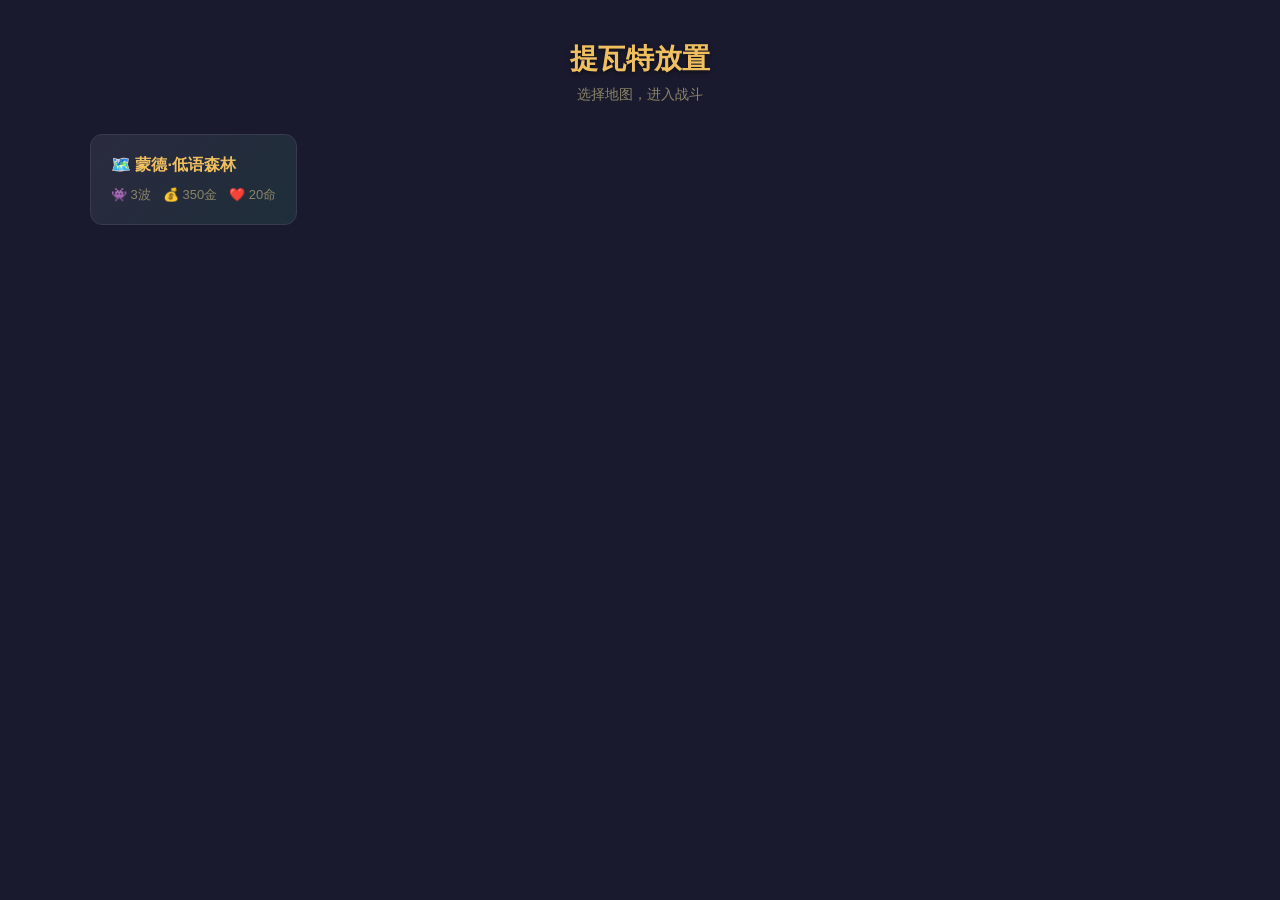
==== web/index.html @ e35a5570 "重构：网页版塔防游戏 转为纯 Web 架构，删除 old tkinter 代码。server.py 提供 API+静态服务，前端 JS 模块化：data/engine/render/ui/app" ====
<!DOCTYPE html>
<html lang="zh-CN">
<head>
    <meta charset="UTF-8">
    <meta name="viewport" content="width=device-width, initial-scale=1.0">
    <title>提瓦特放置 - 塔防</title>
    <link rel="stylesheet" href="css/style.css">
</head>
<body>

<!-- ===== 关卡选择 ===== -->
<div id="stage-select">
    <div class="stage-title">提瓦特放置</div>
    <div class="stage-subtitle">选择地图，进入战斗</div>
    <div id="map-grid" class="map-grid"></div>
</div>

<!-- ===== 战斗面板 ===== -->
<div id="battle-panel">
    <div id="battle-top">
        <div class="battle-info">
            <span><span class="label">💰</span><span class="value" id="info-gold">350</span></span>
            <span><span class="label">❤️</span><span class="value" id="info-lives">20/20</span></span>
            <span><span class="label">🌊 波次</span><span class="value" id="info-wave">0/3</span></span>
            <span><span class="label">👾 击杀</span><span class="value" id="info-kills">0</span></span>
        </div>
        <div style="display:flex;gap:10px;">
            <button id="btn-start-wave">▶ 开始出怪</button>
            <button id="btn-return">↩ 返回</button>
        </div>
    </div>
    <div id="canvas-wrapper">
        <canvas id="td-canvas"></canvas>
    </div>
</div>

<!-- ===== 弹出菜单 ===== -->
<div id="popup-menu">
    <div class="popup-title">格子 <span id="popup-grid">(0,0)</span></div>
</div>

<!-- ===== JS ===== -->
<script src="js/data.js"></script>
<script src="js/engine.js"></script>
<script src="js/render.js"></script>
<script src="js/ui.js"></script>
<script src="js/app.js"></script>
</body>
</html>
---- web/css/style.css ----
/* ==================== 全局 ==================== */
* { margin: 0; padding: 0; box-sizing: border-box; }

body {
    font-family: "Microsoft YaHei", "PingFang SC", Arial, sans-serif;
    background: #1a1a2e;
    color: #e0d6c2;
    min-height: 100vh;
    overflow-x: hidden;
}

/* ==================== 关卡选择 ==================== */
#stage-select {
    display: flex;
    flex-direction: column;
    align-items: center;
    padding: 40px 20px;
    min-height: 100vh;
}

.stage-title {
    font-size: 28px;
    font-weight: bold;
    color: #f0c060;
    margin-bottom: 8px;
    text-shadow: 0 2px 4px rgba(0,0,0,0.5);
}

.stage-subtitle {
    font-size: 14px;
    color: #8a8468;
    margin-bottom: 30px;
}

.map-grid {
    display: grid;
    grid-template-columns: repeat(auto-fill, minmax(200px, 1fr));
    gap: 16px;
    max-width: 1100px;
    width: 100%;
}

.map-card {
    background: linear-gradient(135deg, #2a2a3e, #1e2e3a);
    border: 1px solid #3a3a4e;
    border-radius: 12px;
    padding: 20px;
    cursor: pointer;
    transition: all 0.2s;
}
.map-card:hover {
    border-color: #f0c060;
    transform: translateY(-2px);
    box-shadow: 0 4px 20px rgba(0,0,0,0.3);
}
.map-card-title {
    font-size: 16px;
    font-weight: bold;
    color: #f0c060;
    margin-bottom: 10px;
}
.map-card-info {
    display: flex;
    gap: 12px;
    font-size: 13px;
    color: #8a8468;
}

/* ==================== 地图预览弹窗 ==================== */
.map-preview-overlay {
    position: fixed;
    top: 0; left: 0; right: 0; bottom: 0;
    background: rgba(0,0,0,0.6);
    display: flex;
    align-items: center;
    justify-content: center;
    z-index: 1000;
}
.map-preview-card {
    background: #222436;
    border: 1px solid #4a4a5e;
    border-radius: 16px;
    padding: 30px 40px;
    min-width: 320px;
    text-align: center;
}
.map-preview-card h2 {
    color: #f0c060;
    font-size: 22px;
    margin-bottom: 16px;
}
.map-preview-stats {
    color: #aaa;
    font-size: 14px;
    line-height: 2;
    margin-bottom: 20px;
}
.map-preview-btns {
    display: flex;
    gap: 12px;
    justify-content: center;
}
.btn-enter {
    background: linear-gradient(135deg, #8a6520, #a08030);
    color: #fff;
    border: none;
    padding: 10px 28px;
    border-radius: 8px;
    font-size: 15px;
    cursor: pointer;
    font-weight: bold;
    transition: all 0.2s;
}
.btn-enter:hover { background: linear-gradient(135deg, #a08030, #c0a040); }
.btn-cancel {
    background: #3a3a4e;
    color: #aaa;
    border: 1px solid #4a4a5e;
    padding: 10px 24px;
    border-radius: 8px;
    font-size: 15px;
    cursor: pointer;
}
.btn-cancel:hover { background: #4a4a5e; }

/* ==================== 战斗面板 ==================== */
#battle-panel {
    display: none;
    flex-direction: column;
    height: 100vh;
    overflow: hidden;
}

#battle-top {
    background: #1e2030;
    border-bottom: 1px solid #2a2a3e;
    padding: 8px 16px;
    display: flex;
    align-items: center;
    justify-content: space-between;
    gap: 20px;
    flex-shrink: 0;
}
.battle-info {
    display: flex;
    gap: 20px;
    font-size: 14px;
    flex-wrap: wrap;
}
.battle-info .label { color: #888; margin-right: 4px; }
.battle-info .value { color: #f0c060; font-weight: bold; }

#btn-start-wave {
    background: linear-gradient(135deg, #8a6520, #a08030);
    color: #fff;
    border: none;
    padding: 8px 22px;
    border-radius: 8px;
    font-size: 14px;
    cursor: pointer;
    font-weight: bold;
    white-space: nowrap;
}
#btn-start-wave:hover { background: linear-gradient(135deg, #a08030, #c0a040); }
#btn-start-wave:disabled { opacity: 0.5; cursor: not-allowed; }

#btn-return {
    background: #2a2a3e;
    color: #aaa;
    border: 1px solid #3a3a4e;
    padding: 8px 16px;
    border-radius: 8px;
    font-size: 13px;
    cursor: pointer;
}
#btn-return:hover { background: #3a3a4e; }

/* ==================== Canvas 区域 ==================== */
#canvas-wrapper {
    flex: 1;
    display: flex;
    align-items: center;
    justify-content: center;
    background: #12121e;
    overflow: auto;
    padding: 10px;
}

#td-canvas {
    border: 2px solid #3a3a4e;
    border-radius: 4px;
    cursor: pointer;
}

/* ==================== 弹出菜单 ==================== */
#popup-menu {
    display: none;
    position: fixed;
    background: #222436;
    border: 1px solid #4a4a5e;
    border-radius: 10px;
    padding: 6px 0;
    min-width: 150px;
    z-index: 500;
    box-shadow: 0 4px 20px rgba(0,0,0,0.5);
}
.popup-title {
    padding: 6px 14px;
    font-size: 12px;
    color: #888;
    border-bottom: 1px solid #2a2a3e;
}
.popup-btn {
    padding: 8px 14px;
    cursor: pointer;
    font-size: 13px;
    transition: background 0.15s;
}
.popup-btn:hover { background: #2a2a3e; }
.popup-btn[data-action="sell"] { color: #ef4444; }
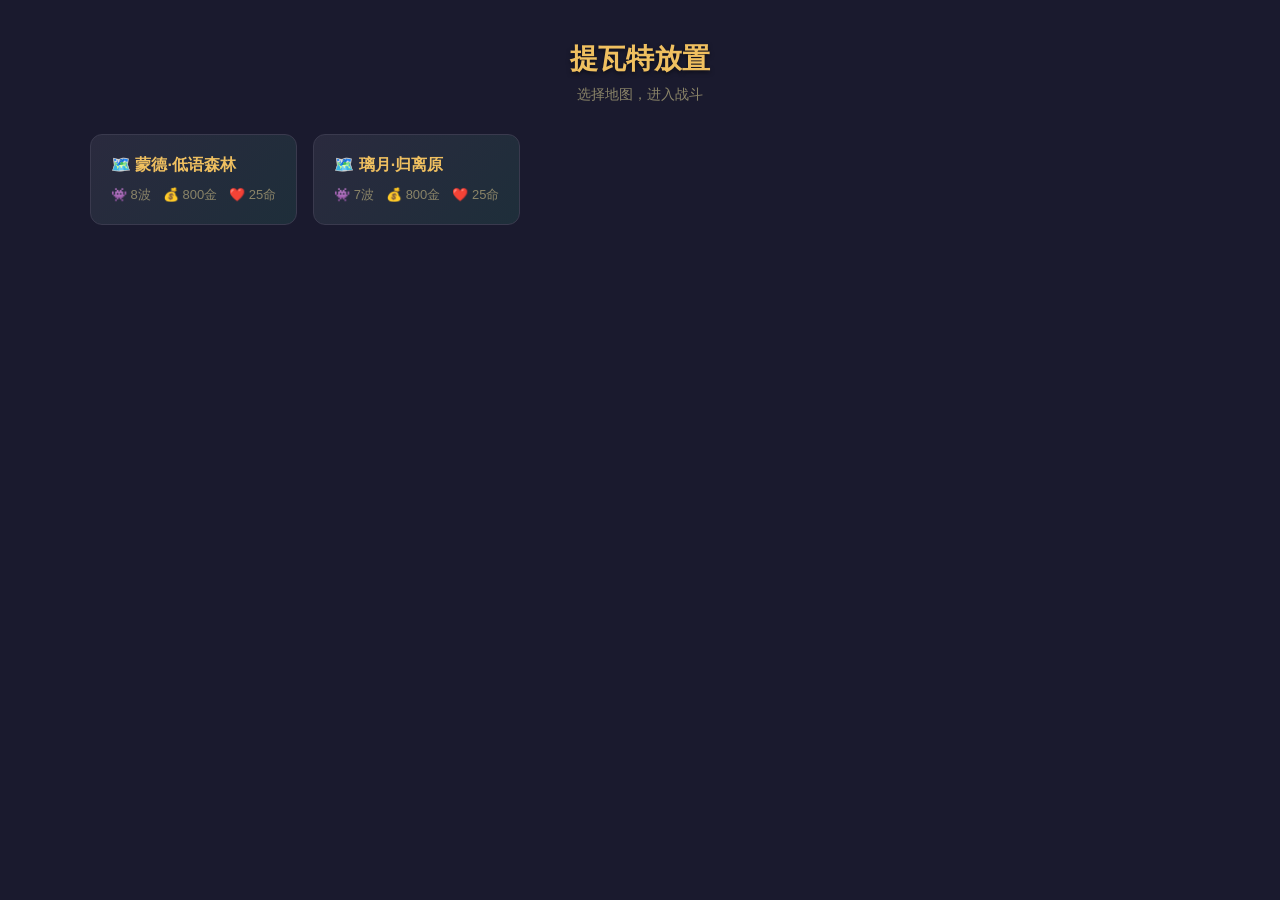
==== commit a09c855f: "feat: 原神元素反应系统 + 地图/塔/陷阱3D视觉升级 完整复刻元素论：1U/2U衰减、正向反向反应、8种反应类型。陷阱图片替换+3D底座动画。塔3D炮管旋转+后坐力。地图双主题装饰+环境粒子。" ====
--- a/web/index.html
+++ b/web/index.html
@@ -25,6 +25,7 @@
             <span><span class="label">👾 击杀</span><span class="value" id="info-kills">0</span></span>
         </div>
         <div style="display:flex;gap:10px;">
+            <button id="btn-cheat" class="btn-cheat">🧪 作弊</button>
             <button id="btn-start-wave">▶ 开始出怪</button>
             <button id="btn-return">↩ 返回</button>
         </div>
@@ -40,10 +41,10 @@
 </div>
 
 <!-- ===== JS ===== -->
-<script src="js/data.js"></script>
-<script src="js/engine.js"></script>
-<script src="js/render.js"></script>
-<script src="js/ui.js"></script>
-<script src="js/app.js"></script>
+<script src="js/data.js?v=7"></script>
+<script src="js/engine.js?v=7"></script>
+<script src="js/render.js?v=7"></script>
+<script src="js/ui.js?v=7"></script>
+<script src="js/app.js?v=7"></script>
 </body>
 </html>
--- a/web/css/style.css
+++ b/web/css/style.css
@@ -174,6 +174,18 @@
     cursor: pointer;
 }
 #btn-return:hover { background: #3a3a4e; }
+
+.btn-cheat {
+    background: linear-gradient(135deg, #6d28d9, #7c3aed);
+    color: #fff;
+    border: none;
+    padding: 8px 16px;
+    border-radius: 8px;
+    font-size: 13px;
+    cursor: pointer;
+    white-space: nowrap;
+}
+.btn-cheat:hover { background: linear-gradient(135deg, #7c3aed, #8b5cf6); }
 
 /* ==================== Canvas 区域 ==================== */
 #canvas-wrapper {
@@ -200,7 +212,9 @@
     border: 1px solid #4a4a5e;
     border-radius: 10px;
     padding: 6px 0;
-    min-width: 150px;
+    min-width: 200px;
+    max-height: 80vh;
+    overflow-y: auto;
     z-index: 500;
     box-shadow: 0 4px 20px rgba(0,0,0,0.5);
 }
